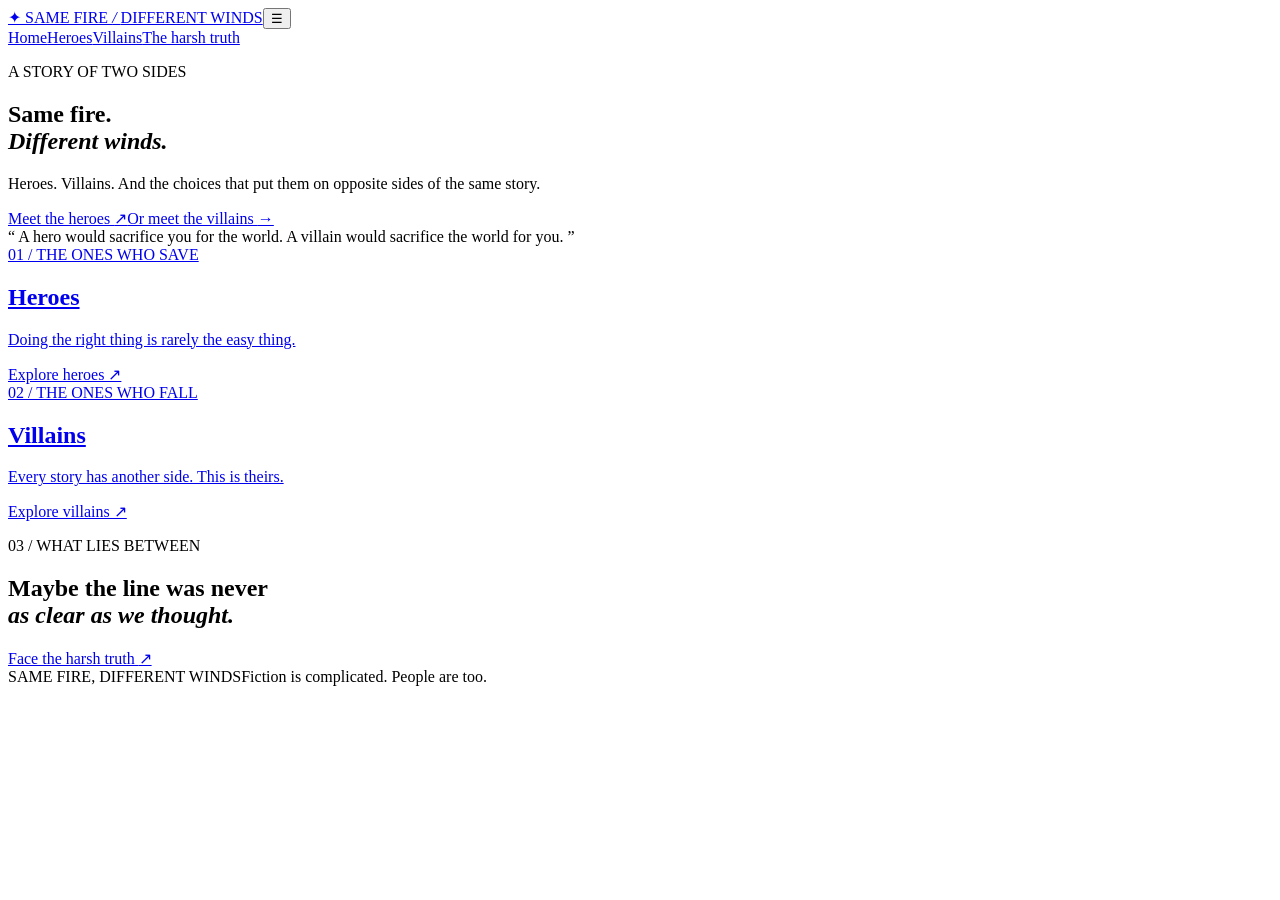
==== index.html @ 3748ed5c "Build cinematic heroes, villains and truth website" ====
<!doctype html>
<html lang="en">
<head>
  <meta charset="utf-8"><meta name="viewport" content="width=device-width,initial-scale=1">
  <meta name="description" content="Heroes, villains, and the stories that make them who they are. Same fire, different winds.">
  <title>Same Fire, Different Winds</title><link rel="stylesheet" href="styles.css">
</head>
<body>
  <header class="site-header"><a class="brand" href="index.html"><span class="brand-mark">✦</span> SAME FIRE <i> / </i> DIFFERENT WINDS</a><button class="menu-toggle" aria-label="Toggle menu" aria-expanded="false">☰</button><nav class="nav"><a class="active" href="index.html">Home</a><a href="heroes.html">Heroes</a><a href="villains.html">Villains</a><a href="truth.html">The harsh truth</a></nav></header>
  <main>
    <section class="hero-home"><div class="hero-glow"></div><p class="eyebrow">A STORY OF TWO SIDES</p><h1>Same fire.<br><em>Different winds.</em></h1><p class="intro">Heroes. Villains. And the choices that put them on opposite sides of the same story.</p><div class="actions"><a class="btn btn-light" href="heroes.html">Meet the heroes <span>↗</span></a><a class="text-link" href="villains.html">Or meet the villains <span>→</span></a></div><div class="quote-line"><span>“</span> A hero would sacrifice you for the world. A villain would sacrifice the world for you. <span>”</span></div></section>
    <section class="split-section"><a class="side-card hero-card" href="heroes.html"><div class="side-card-content"><span class="eyebrow">01 / THE ONES WHO SAVE</span><h2>Heroes</h2><p>Doing the right thing is rarely the easy thing.</p><span class="card-arrow">Explore heroes ↗</span></div></a><a class="side-card villain-card" href="villains.html"><div class="side-card-content"><span class="eyebrow">02 / THE ONES WHO FALL</span><h2>Villains</h2><p>Every story has another side. This is theirs.</p><span class="card-arrow">Explore villains ↗</span></div></a></section>
    <section class="closing-strip"><p class="eyebrow">03 / WHAT LIES BETWEEN</p><h2>Maybe the line was never<br><em>as clear as we thought.</em></h2><a class="btn btn-outline" href="truth.html">Face the harsh truth <span>↗</span></a></section>
  </main><footer><span>SAME FIRE, DIFFERENT WINDS</span><span>Fiction is complicated. People are too.</span></footer><script src="script.js"></script>
</body></html>
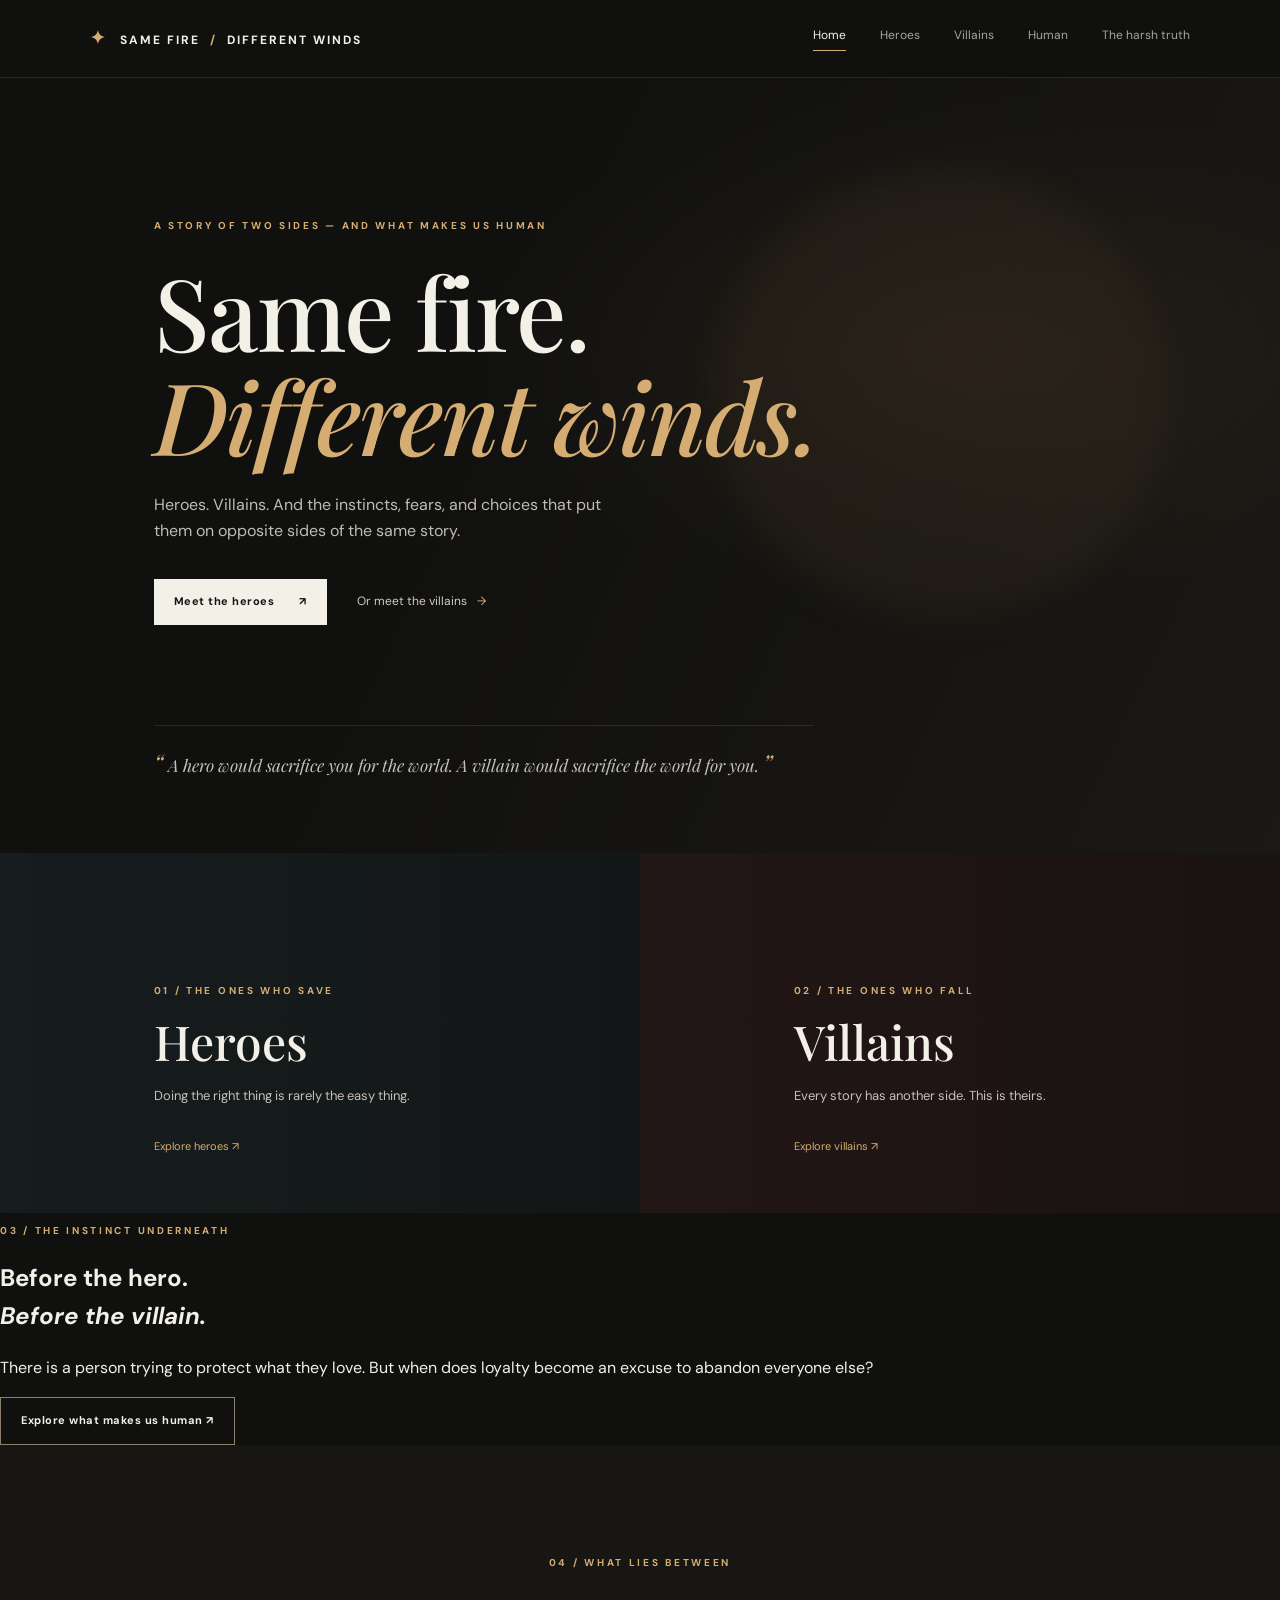
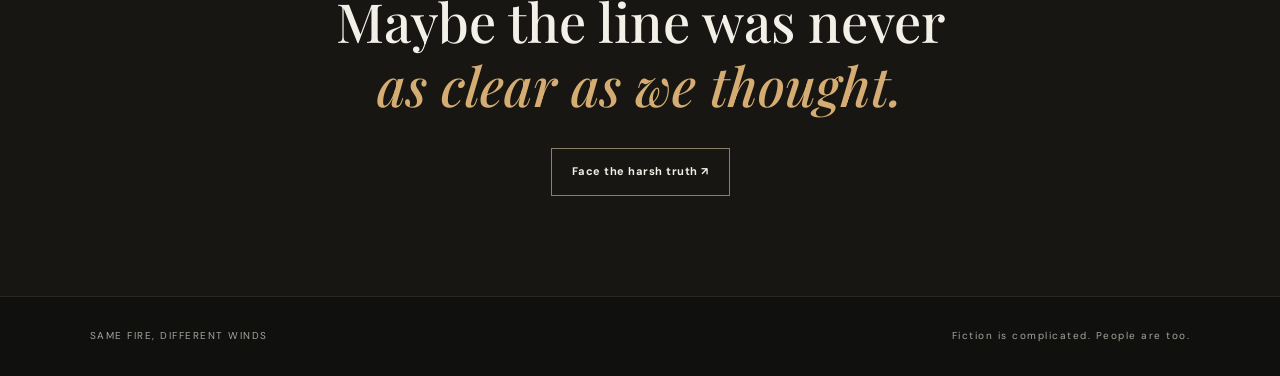
==== commit 37bac451: "Expand home page and add Human section" ====
--- a/index.html
+++ b/index.html
@@ -1,15 +1 @@
-<!doctype html>
-<html lang="en">
-<head>
-  <meta charset="utf-8"><meta name="viewport" content="width=device-width,initial-scale=1">
-  <meta name="description" content="Heroes, villains, and the stories that make them who they are. Same fire, different winds.">
-  <title>Same Fire, Different Winds</title><link rel="stylesheet" href="styles.css">
-</head>
-<body>
-  <header class="site-header"><a class="brand" href="index.html"><span class="brand-mark">✦</span> SAME FIRE <i> / </i> DIFFERENT WINDS</a><button class="menu-toggle" aria-label="Toggle menu" aria-expanded="false">☰</button><nav class="nav"><a class="active" href="index.html">Home</a><a href="heroes.html">Heroes</a><a href="villains.html">Villains</a><a href="truth.html">The harsh truth</a></nav></header>
-  <main>
-    <section class="hero-home"><div class="hero-glow"></div><p class="eyebrow">A STORY OF TWO SIDES</p><h1>Same fire.<br><em>Different winds.</em></h1><p class="intro">Heroes. Villains. And the choices that put them on opposite sides of the same story.</p><div class="actions"><a class="btn btn-light" href="heroes.html">Meet the heroes <span>↗</span></a><a class="text-link" href="villains.html">Or meet the villains <span>→</span></a></div><div class="quote-line"><span>“</span> A hero would sacrifice you for the world. A villain would sacrifice the world for you. <span>”</span></div></section>
-    <section class="split-section"><a class="side-card hero-card" href="heroes.html"><div class="side-card-content"><span class="eyebrow">01 / THE ONES WHO SAVE</span><h2>Heroes</h2><p>Doing the right thing is rarely the easy thing.</p><span class="card-arrow">Explore heroes ↗</span></div></a><a class="side-card villain-card" href="villains.html"><div class="side-card-content"><span class="eyebrow">02 / THE ONES WHO FALL</span><h2>Villains</h2><p>Every story has another side. This is theirs.</p><span class="card-arrow">Explore villains ↗</span></div></a></section>
-    <section class="closing-strip"><p class="eyebrow">03 / WHAT LIES BETWEEN</p><h2>Maybe the line was never<br><em>as clear as we thought.</em></h2><a class="btn btn-outline" href="truth.html">Face the harsh truth <span>↗</span></a></section>
-  </main><footer><span>SAME FIRE, DIFFERENT WINDS</span><span>Fiction is complicated. People are too.</span></footer><script src="script.js"></script>
-</body></html>+<!doctype html><html lang="en"><head><meta charset="utf-8"><meta name="viewport" content="width=device-width,initial-scale=1"><meta name="description" content="Heroes, villains, and the human instincts behind their choices."><title>Same Fire, Different Winds</title><link rel="stylesheet" href="styles.css"></head><body><header class="site-header"><a class="brand" href="index.html"><span class="brand-mark">✦</span> SAME FIRE <i> / </i> DIFFERENT WINDS</a><button class="menu-toggle" aria-label="Toggle menu" aria-expanded="false">☰</button><nav class="nav"><a class="active" href="index.html">Home</a><a href="heroes.html">Heroes</a><a href="villains.html">Villains</a><a href="human.html">Human</a><a href="truth.html">The harsh truth</a></nav></header><main><section class="hero-home"><div class="hero-glow"></div><p class="eyebrow">A STORY OF TWO SIDES — AND WHAT MAKES US HUMAN</p><h1>Same fire.<br><em>Different winds.</em></h1><p class="intro">Heroes. Villains. And the instincts, fears, and choices that put them on opposite sides of the same story.</p><div class="actions"><a class="btn btn-light" href="heroes.html">Meet the heroes <span>↗</span></a><a class="text-link" href="villains.html">Or meet the villains <span>→</span></a></div><div class="quote-line"><span>“</span> A hero would sacrifice you for the world. A villain would sacrifice the world for you. <span>”</span></div></section><section class="split-section"><a class="side-card hero-card" href="heroes.html"><div class="side-card-content"><span class="eyebrow">01 / THE ONES WHO SAVE</span><h2>Heroes</h2><p>Doing the right thing is rarely the easy thing.</p><span class="card-arrow">Explore heroes ↗</span></div></a><a class="side-card villain-card" href="villains.html"><div class="side-card-content"><span class="eyebrow">02 / THE ONES WHO FALL</span><h2>Villains</h2><p>Every story has another side. This is theirs.</p><span class="card-arrow">Explore villains ↗</span></div></a></section><section class="human-teaser"><p class="eyebrow">03 / THE INSTINCT UNDERNEATH</p><h2>Before the hero.<br><em>Before the villain.</em></h2><p>There is a person trying to protect what they love. But when does loyalty become an excuse to abandon everyone else?</p><a class="btn btn-outline" href="human.html">Explore what makes us human ↗</a></section><section class="closing-strip"><p class="eyebrow">04 / WHAT LIES BETWEEN</p><h2>Maybe the line was never<br><em>as clear as we thought.</em></h2><a class="btn btn-outline" href="truth.html">Face the harsh truth ↗</a></section></main><footer><span>SAME FIRE, DIFFERENT WINDS</span><span>Fiction is complicated. People are too.</span></footer><script src="script.js"></script></body></html>
--- a/styles.css
+++ b/styles.css
@@ -0,0 +1,2 @@
+@import url('https://fonts.googleapis.com/css2?family=DM+Sans:wght@400;500;600;700&family=Playfair+Display:ital,wght@0,500;0,600;0,700;1,500;1,600&display=swap');
+:root{--bg:#10100f;--panel:#191917;--ink:#f3f0e8;--muted:#a8a49b;--gold:#d5ad73;--red:#bd6a5b;--line:#ffffff19;--serif:'Playfair Display',Georgia,serif;--sans:'DM Sans',Arial,sans-serif}*{box-sizing:border-box}html{scroll-behavior:smooth}body{margin:0;background:var(--bg);color:var(--ink);font-family:var(--sans);line-height:1.6}a{color:inherit;text-decoration:none}.site-header{height:78px;padding:0 7vw;display:flex;align-items:center;justify-content:space-between;border-bottom:1px solid var(--line);position:relative;z-index:5;background:#10100feF}.brand{font-size:12px;letter-spacing:2px;font-weight:700}.brand i{color:var(--gold);font-style:normal;padding:0 5px}.brand-mark{color:var(--gold);font-size:18px;margin-right:8px}.nav{display:flex;gap:34px}.nav a{font-size:12px;color:var(--muted);transition:.2s}.nav a:hover,.nav a.active{color:var(--ink)}.nav a.active:after{content:'';display:block;height:1px;background:var(--gold);margin-top:5px}.menu-toggle{display:none;background:none;border:0;color:var(--ink);font-size:22px}.hero-home{min-height:660px;padding:130px 12vw 75px;position:relative;overflow:hidden;background:radial-gradient(ellipse at 75% 35%,#59452a33,transparent 36%),linear-gradient(115deg,#10100f 35%,#1b1915 100%)}.hero-glow{position:absolute;width:450px;height:450px;border-radius:50%;right:9%;top:12%;background:#d7a35b0b;filter:blur(20px)}.eyebrow{font-size:10px;letter-spacing:2.7px;color:var(--gold);font-weight:700}.hero-home h1,.page-hero h1,.truth-hero h1{font:500 clamp(54px,8vw,100px)/1.04 var(--serif);letter-spacing:-2px;margin:25px 0}.hero-home h1 em,.page-hero h1 em,.truth-hero h1 em,.closing-strip h2 em,.final-thought h2 em{color:var(--gold);font-weight:500}.intro{font-size:16px;color:#c0bcb3;max-width:470px}.actions{display:flex;align-items:center;gap:30px;margin-top:36px}.btn{display:inline-flex;align-items:center;gap:25px;padding:14px 20px;font-size:11px;letter-spacing:.5px;font-weight:700;transition:.2s}.btn-light{background:var(--ink);color:#151412}.btn-light:hover{background:var(--gold);transform:translateY(-2px)}.text-link{font-size:12px;color:#d1ccc2}.text-link span{color:var(--gold);margin-left:7px}.quote-line{margin-top:100px;padding-top:20px;border-top:1px solid var(--line);font:italic 17px var(--serif);color:#c6c0b5;max-width:660px}.quote-line span{color:var(--gold);font-size:24px}.split-section{display:grid;grid-template-columns:1fr 1fr;min-height:360px}.side-card{display:flex;align-items:end;padding:55px 10vw 55px 12vw;min-height:360px;transition:.3s}.side-card:hover{filter:brightness(1.2)}.hero-card{background:linear-gradient(90deg,#171e20e8,#171e2070),url('https://images.unsplash.com/photo-1519608487953-e999c86e7455?auto=format&fit=crop&w=1200&q=80') center/cover}.villain-card{background:linear-gradient(90deg,#241716e8,#24171670),url('https://images.unsplash.com/photo-1518709268805-4e9042af9f23?auto=format&fit=crop&w=1200&q=80') center/cover}.side-card-content h2,.catalog-top h2{font:500 48px var(--serif);margin:8px 0}.side-card-content p{color:#c6c1b8;font-size:13px;max-width:260px}.card-arrow{display:inline-block;color:var(--gold);font-size:11px;margin-top:18px}.closing-strip{text-align:center;padding:100px 20px;background:#171613}.closing-strip h2{font:500 clamp(34px,5vw,54px)/1.2 var(--serif);margin:18px 0 30px}.btn-outline{border:1px solid #8c806b;color:var(--ink)}.btn-outline:hover{background:#ffffff12}footer{min-height:80px;padding:25px 7vw;display:flex;justify-content:space-between;align-items:center;border-top:1px solid var(--line);font-size:10px;letter-spacing:1.5px;color:var(--muted)}footer a{color:var(--gold);letter-spacing:.3px}.page-hero{padding:110px 12vw 85px;min-height:430px}.page-hero p:not(.eyebrow){max-width:520px;color:#c4bfb6}.heroes-theme{background:radial-gradient(ellipse at 80% 30%,#a17b3b22,transparent 38%),linear-gradient(120deg,#121615,#1c211e)}.villains-theme{background:radial-gradient(ellipse at 80% 30%,#a34c3d26,transparent 38%),linear-gradient(120deg,#171211,#241715)}.catalog{padding:65px 8vw 90px}.catalog-top{display:flex;justify-content:space-between;align-items:end;margin-bottom:28px}.catalog-top h2{font-size:40px}.catalog-count{font-size:9px;letter-spacing:1.5px;color:var(--muted)}.character-grid{display:grid;grid-template-columns:repeat(4,minmax(0,1fr));gap:22px}.character-card{background:var(--panel);border:1px solid var(--line);overflow:hidden;transition:transform .25s,border-color .25s}.character-card:hover{transform:translateY(-5px);border-color:#c9a36c88}.character-image{height:265px;background:linear-gradient(135deg,#292824,#161614);position:relative;overflow:hidden}.character-image img{width:100%;height:100%;object-fit:cover;display:block;filter:saturate(.78);transition:transform .5s}.character-card:hover img{transform:scale(1.04)}.image-fallback{height:100%;display:grid;place-items:center;font:italic 42px var(--serif);color:#b59a70}.character-copy{padding:19px 18px 22px}.character-copy h3{font:500 23px var(--serif);margin:0 0 7px}.character-copy p{font-size:12px;color:#b6b1a8;line-height:1.7;margin:0}.character-tag{display:inline-block;margin-bottom:9px;color:var(--gold);font-size:9px;letter-spacing:1.5px;text-transform:uppercase}.image-note{font-size:10px;color:#77736b;margin-top:28px}.truth-hero{padding:120px 12vw 100px;background:radial-gradient(ellipse at 80% 25%,#a9874a20,transparent 40%),#151411}.truth-hero h1{font-size:clamp(52px,7vw,86px)}.truth-content{padding:75px 12vw 100px}.big-quote{text-align:center;padding:25px 0 70px;border-bottom:1px solid var(--line)}.big-quote>span{color:var(--gold);font:50px var(--serif)}.big-quote h2{font:500 clamp(26px,4vw,43px)/1.35 var(--serif)}.big-quote h2 em{color:var(--gold);font-weight:500}.truth-columns{display:grid;grid-template-columns:1fr 1fr;gap:70px;padding:65px 0}.truth-columns article+article{border-left:1px solid var(--line);padding-left:55px}.truth-columns h3{font:500 27px var(--serif);margin:10px 0}.truth-columns article>p:last-child,.final-thought>p:not(.eyebrow){color:#b9b4aa;font-size:13px;max-width:440px}.final-thought{text-align:center;padding:65px 20px;background:#1b1915}.final-thought h2{font:500 clamp(30px,4.5vw,48px)/1.3 var(--serif);margin:15px 0}.final-thought>p:not(.eyebrow){margin:0 auto 28px}.final-thought .btn{margin-top:12px}@media(max-width:900px){.character-grid{grid-template-columns:repeat(2,minmax(0,1fr))}.side-card{padding-left:8vw}.site-header{padding:0 5vw}}@media(max-width:600px){.site-header{height:68px}.brand{font-size:10px;letter-spacing:1px}.menu-toggle{display:block}.nav{display:none;position:absolute;top:68px;left:0;right:0;background:#151513;padding:20px 6vw;flex-direction:column;gap:18px;border-bottom:1px solid var(--line)}.nav.open{display:flex}.hero-home{padding:100px 8vw 55px;min-height:620px}.hero-home h1{font-size:58px}.quote-line{margin-top:75px;font-size:15px}.split-section{grid-template-columns:1fr}.side-card{min-height:270px;padding:35px 9vw}.closing-strip{padding:75px 20px}.page-hero{padding:85px 8vw 65px;min-height:380px}.page-hero h1{font-size:56px}.catalog{padding:50px 6vw 65px}.catalog-top{display:block}.catalog-count{display:block;margin-top:10px}.character-grid{gap:12px}.character-image{height:210px}.character-copy{padding:14px 12px 17px}.character-copy h3{font-size:19px}.character-copy p{font-size:11px}.truth-hero{padding:90px 8vw 75px}.truth-content{padding:50px 7vw 70px}.truth-columns{grid-template-columns:1fr;gap:35px;padding:45px 0}.truth-columns article+article{border-left:0;border-top:1px solid var(--line);padding:30px 0 0}.big-quote{padding-bottom:45px}footer{gap:15px;flex-wrap:wrap;font-size:9px}}
